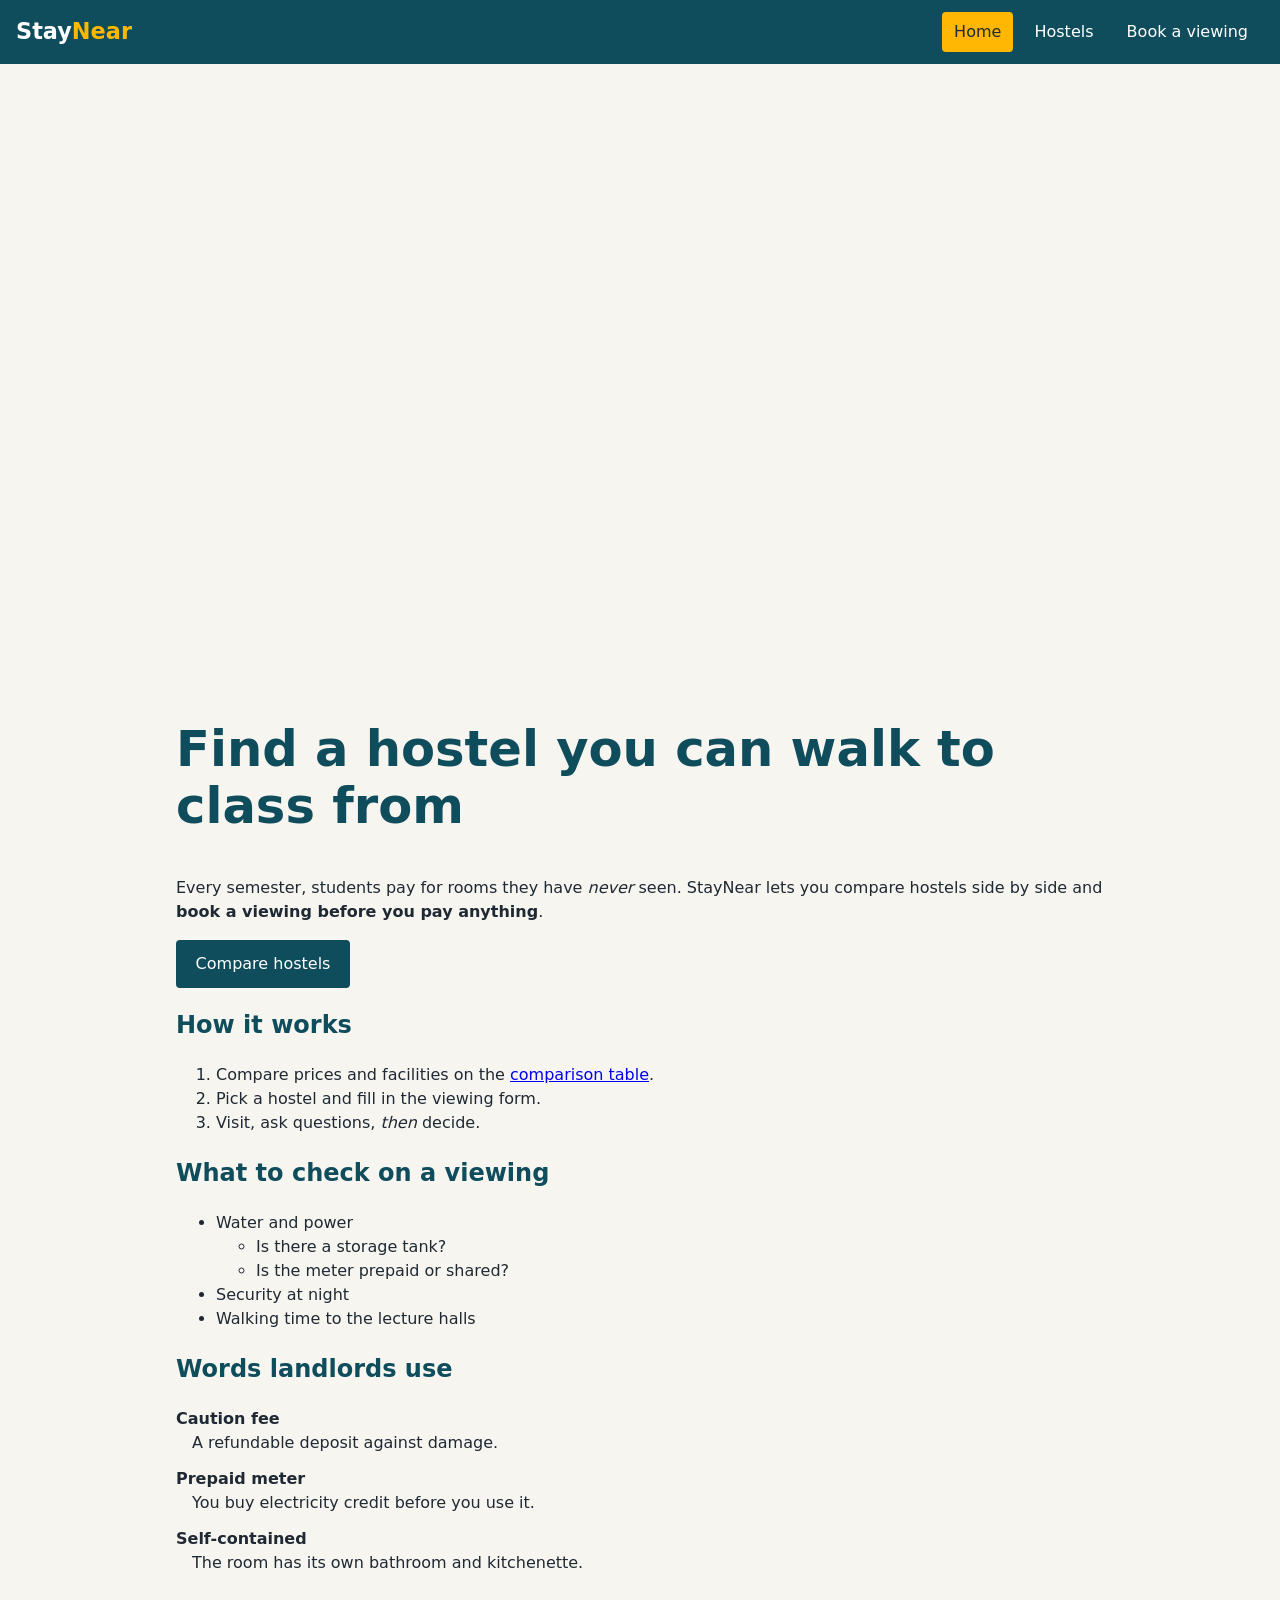
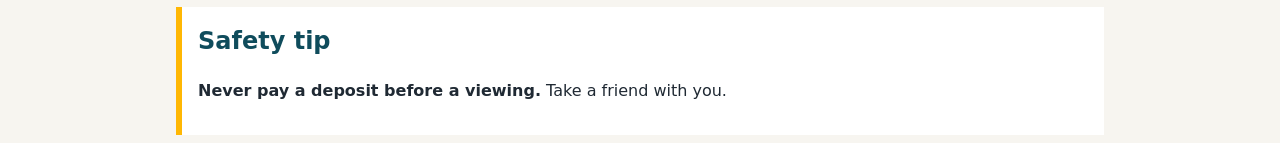
==== index.html @ d7c2fb5d "Add files via upload" ====
<!doctype html>
<html lang="en">
<head>
  <meta charset="utf-8">
  <meta name="viewport" content="width=device-width, initial-scale=1">
  <title>StayNear | Student hostels near campus</title>
  <meta name="description"
        content="Compare student hostels near campus and book a viewing.">
  <meta name="author" content="Your Name">
  <link rel="icon" href="images/favicon.svg" type="image/svg+xml">
  <link rel="stylesheet" href="styles.css">
  <script src="script.js" defer></script>
</head>
<body>
  <header class="site-header">
    <a class="brand" href="index.html">Stay<span>Near</span></a>
    <nav aria-label="Main">
      <ul class="nav-list">
        <li><a href="index.html" aria-current="page">Home</a></li>
        <li><a href="hostels.html">Hostels</a></li>
        <li><a href="book.html">Book a viewing</a></li>
      </ul>
    </nav>
  </header>

  <main>
    <section class="hero">
      <picture>
        <source media="(min-width: 40em)" srcset="images/hero-wide.svg">
        <img src="images/hero-small.svg" width="600" height="400"
             alt="Illustration of a hostel on a hill at sunrise">
      </picture>
      <h1>Find a hostel you can walk to class from</h1>
      <p>
        Every semester, students pay for rooms they have <em>never</em>
        seen. StayNear lets you compare hostels side by side and
        <strong>book a viewing before you pay anything</strong>.
      </p>
      <p><a class="button" href="hostels.html">Compare hostels</a></p>
    </section>

    <section id="how">
      <h2>How it works</h2>
      <ol>
        <li>Compare prices and facilities on the
            <a href="hostels.html#compare">comparison table</a>.</li>
        <li>Pick a hostel and fill in the viewing form.</li>
        <li>Visit, ask questions, <em>then</em> decide.</li>
      </ol>
    </section>

    <section id="checklist">
      <h2>What to check on a viewing</h2>
      <ul>
        <li>Water and power
          <ul>
            <li>Is there a storage tank?</li>
            <li>Is the meter prepaid or shared?</li>
          </ul>
        </li>
        <li>Security at night</li>
        <li>Walking time to the lecture halls</li>
      </ul>
    </section>

    <section id="terms">
      <h2>Words landlords use</h2>
      <dl>
        <dt>Caution fee</dt>
        <dd>A refundable deposit against damage.</dd>
        <dt>Prepaid meter</dt>
        <dd>You buy electricity credit before you use it.</dd>
        <dt>Self-contained</dt>
        <dd>The room has its own bathroom and kitchenette.</dd>
      </dl>
    </section>

    <aside class="tip">
      <h2>Safety tip</h2>
      <p><strong>Never pay a deposit before a viewing.</strong>
         Take a friend with you.</p>
    </aside>
  </main>

  <footer class="site-footer">
    <p>&copy; 2026 StayNear, a class project. Hostels are fictional.</p>
    <p>
      <a href="mailto:hello@staynear.example?subject=Hostel%20question"
         >Email us</a>
      &middot; <a href="tel:+233241234567">Call 024 123 4567</a>
      &middot; <a href="#how">Back to top</a>
    </p>
  </footer>
</body>
</html>
---- styles.css ----
/* ===== 1. Reset and base (mobile first) ===== */
html {
  box-sizing: border-box;
}

*, *::before, *::after {
  box-sizing: inherit;
}

body {
  margin: 0;
  font-family: system-ui, sans-serif;
  line-height: 1.5;
  color: #1f2933;
  background-color: #f7f5f0;
}

main {
  max-width: 60rem;
  margin: 0 auto;
  padding: 1rem;
}

h1 {
  font-size: calc(1.5rem + 2vw);
  line-height: 1.15;
}

h1, h2 {
  color: #0f4c5c;
}

img {
  max-width: 100%;
  height: auto;
  display: block;
}

/* ===== 2. Header and navigation ===== */
.site-header {
  background-color: #0f4c5c;
  padding: 0.75rem 1rem;
}

.brand {
  color: white;
  font-size: 1.4rem;
  font-weight: bold;
  text-decoration: none;
}

.brand span {
  color: #ffb703;
}

.nav-list {
  list-style: none;
  margin: 0.5rem 0 0;
  padding: 0;
}

.nav-list li {
  display: inline-block;
  margin-right: 0.25rem;
}

.nav-list a {
  display: inline-block;
  padding: 0.5rem 0.75rem;
  color: white;
  text-decoration: none;
  border-radius: 4px;
}

.nav-list a:hover,
.nav-list a:focus {
  background-color: #1b6f85;
}

.nav-list a[aria-current="page"] {
  background-color: #ffb703;
  color: #1f2933;
}

/* ===== 3. Reusable pieces ===== */
.button {
  display: inline-block;
  padding: 0.6rem 1.1rem;
  border: 2px solid #0f4c5c;
  border-radius: 4px;
  background-color: #0f4c5c;
  color: white;
  font: inherit;
  text-decoration: none;
  cursor: pointer;
}

.button:hover {
  background-color: #1b6f85;
}

.button.plain {
  background-color: white;
  color: #0f4c5c;
}

.tip {
  margin: 2rem 0;
  padding: 1rem;
  border-left: 6px solid #ffb703;
  background-color: white;
}

.tip h2 {
  margin-top: 0;
}

dt {
  font-weight: bold;
  margin-top: 0.75rem;
}

dd {
  margin-left: 1rem;
}

.site-footer {
  margin-top: 2rem;
  padding: 1rem;
  background-color: #1f2933;
  color: white;
  text-align: center;
}

.site-footer a {
  color: #ffb703;
}

.is-hidden {
  display: none;
}

/* ===== 4. Hostel cards ===== */
.card {
  margin-bottom: 1rem;
  padding: 1rem;
  border: 1px solid #d9d4c7;
  border-radius: 8px;
  background-color: white;
}

.card figure {
  margin: 0;
}

.card figcaption {
  font-size: 0.85rem;
  color: #52606d;
}

.price {
  font-size: 1.4rem;
  font-weight: bold;
  margin: 0;
}

.price span {
  font-size: 0.85rem;
  font-weight: normal;
}

.budget {
  margin: 1rem 0;
  padding: 1rem;
  background-color: white;
  border: 1px solid #d9d4c7;
}

/* ===== 5. Table ===== */
.table-wrap {
  overflow-x: auto;
}

table {
  width: 100%;
  border-collapse: collapse;
  background-color: white;
}

caption {
  padding: 0.5rem;
  font-weight: bold;
  text-align: left;
}

th, td {
  padding: 0.5rem 0.75rem;
  border: 1px solid #d9d4c7;
  text-align: left;
}

thead th {
  background-color: #0f4c5c;
  color: white;
}

tbody tr:nth-child(even) {
  background-color: #f7f5f0;
}

tfoot {
  font-style: italic;
}

/* ===== 6. Form ===== */
fieldset {
  margin: 0 0 1rem;
  padding: 1rem;
  border: 1px solid #d9d4c7;
  background-color: white;
}

legend {
  padding: 0 0.5rem;
  font-weight: bold;
  color: #0f4c5c;
}

label {
  display: block;
  margin-top: 0.75rem;
}

input[type="text"], input[type="email"], input[type="tel"],
input[type="number"], input[type="date"], input[type="time"],
select, textarea {
  display: block;
  width: 100%;
  max-width: 24rem;
  padding: 0.5rem;
  border: 2px solid #9aa5b1;
  border-radius: 4px;
  font: inherit;
}

input:user-invalid, textarea:user-invalid {
  border-color: #c1121f;
}

input:user-valid {
  border-color: #2a9d8f;
}

.req {
  color: #c1121f;
}

.estimate {
  font-size: 1.25rem;
  font-weight: bold;
}

dialog {
  width: 90%;
  max-width: 28rem;
  border: 0;
  border-radius: 8px;
  padding: 1.5rem;
}

dialog::backdrop {
  background-color: rgb(0 0 0 / 0.5);
}

/* ===== 7. Wider screens ===== */
@media (min-width: 40em) {
  .site-header {
    display: flex;
    justify-content: space-between;
    align-items: center;
  }

  .nav-list {
    margin-top: 0;
  }

  .cards {
    display: flex;
    gap: 1rem;
  }

  .card {
    flex: 1;
  }
}

/* ===== 8. Print ===== */
@media print {
  .site-header, .site-footer, #print-btn {
    display: none;
  }
}
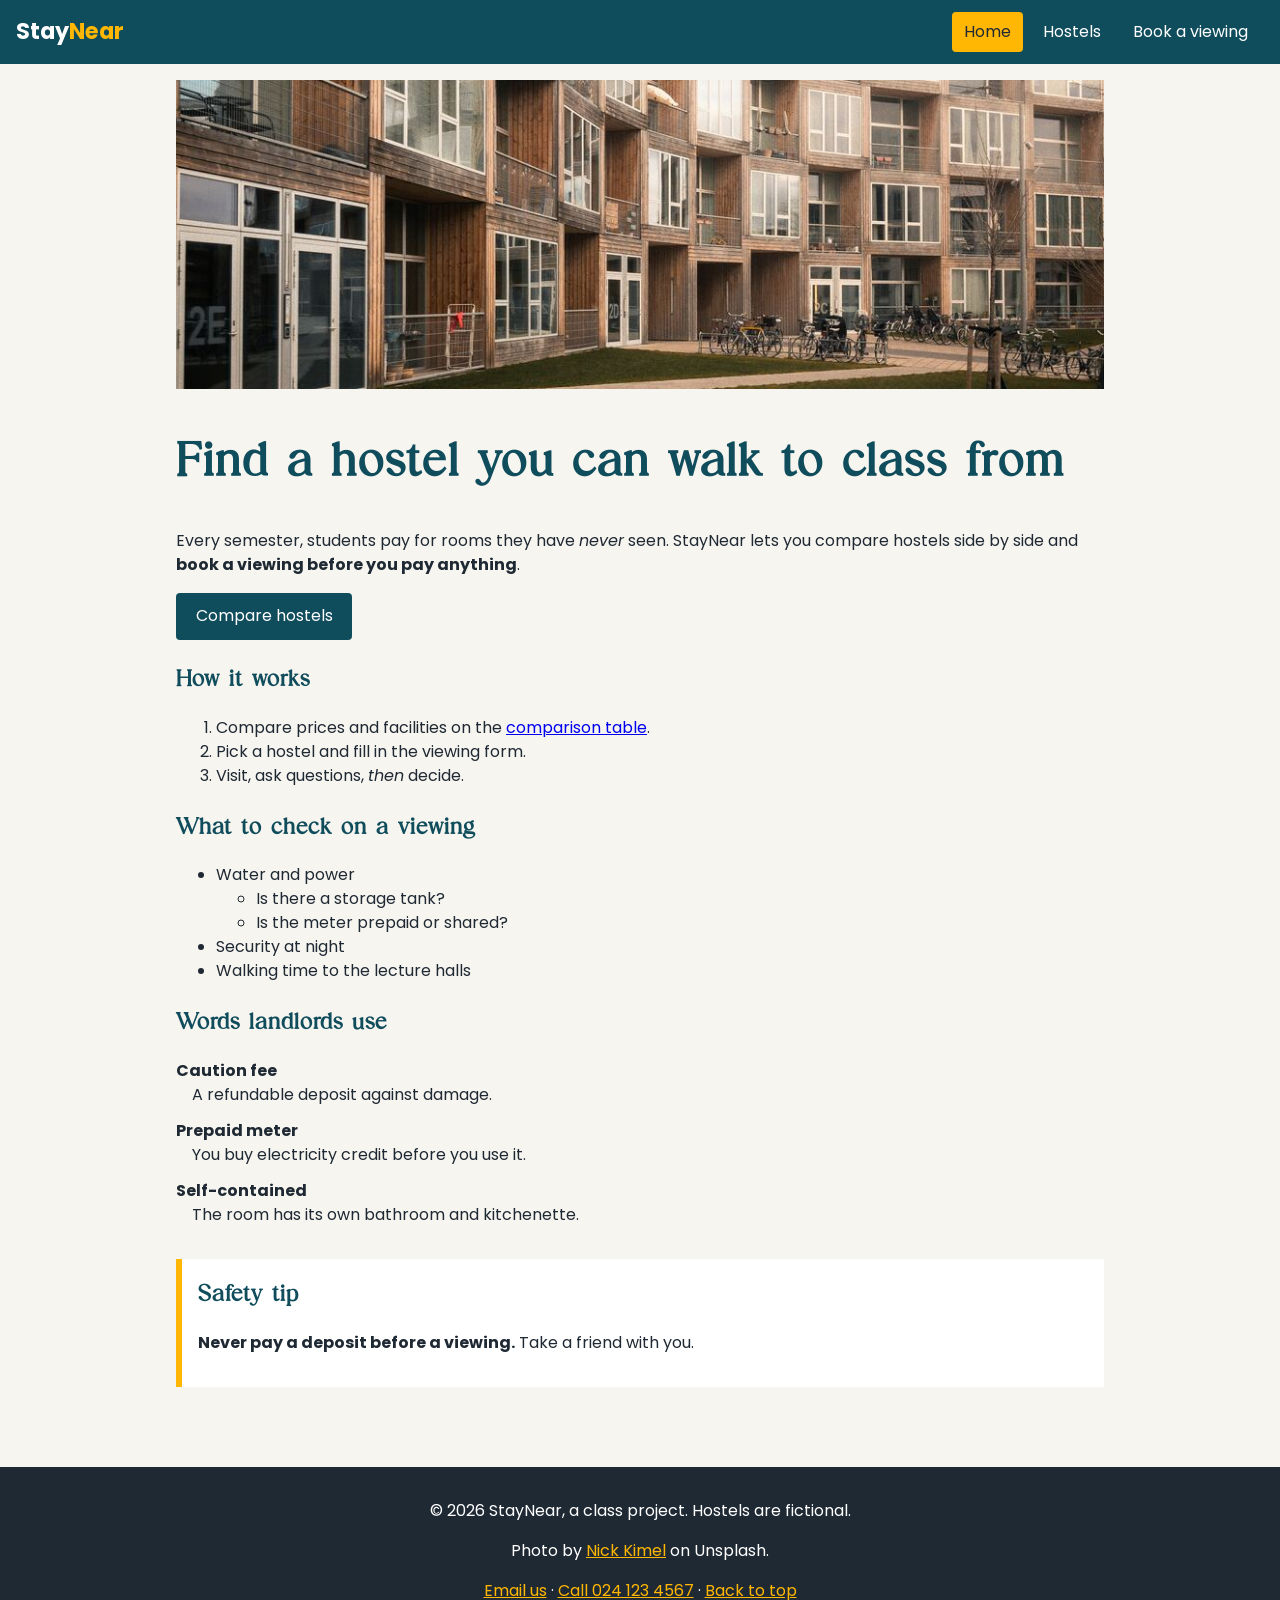
==== commit 29d7bb42: "Made changes to the fonts and also changed the images" ====
--- a/index.html
+++ b/index.html
@@ -26,9 +26,13 @@
   <main>
     <section class="hero">
       <picture>
-        <source media="(min-width: 40em)" srcset="images/hero-wide.svg">
-        <img src="images/hero-small.svg" width="600" height="400"
-             alt="Illustration of a hostel on a hill at sunrise">
+        <source media="(min-width: 40em)"
+                srcset="images/photos/hero-wide-960.jpg 960w,
+                        images/photos/hero-wide-1600.jpg 1600w"
+                sizes="(min-width: 60rem) 928px, calc(100vw - 2rem)"
+                width="1600" height="533">
+        <img src="images/photos/hero-small.jpg" width="900" height="600"
+             alt="Modern student housing block with a lawn, a paved path and parked bicycles">
       </picture>
       <h1>Find a hostel you can walk to class from</h1>
       <p>
@@ -84,6 +88,9 @@
 
   <footer class="site-footer">
     <p>&copy; 2026 StayNear, a class project. Hostels are fictional.</p>
+    <p>Photo by
+      <a href="https://unsplash.com/photos/GrLnSHJT1fI">Nick Kimel</a>
+      on Unsplash.</p>
     <p>
       <a href="mailto:hello@staynear.example?subject=Hostel%20question"
          >Email us</a>
--- a/styles.css
+++ b/styles.css
@@ -1,3 +1,51 @@
+@font-face {
+  font-family: "Poppins";
+  src: url("fonts/Poppins-Regular.woff2") format("woff2");
+  font-weight: normal;
+  font-style: normal;
+  font-display: swap;
+}
+
+@font-face {
+  font-family: "Poppins";
+  src: url("fonts/Poppins-Italic.woff2") format("woff2");
+  font-weight: normal;
+  font-style: italic;
+  font-display: swap;
+}
+
+@font-face {
+  font-family: "Poppins";
+  src: url("fonts/Poppins-Bold.woff2") format("woff2");
+  font-weight: bold;
+  font-style: normal;
+  font-display: swap;
+}
+
+@font-face {
+  font-family: "Poppins";
+  src: url("fonts/Poppins-BoldItalic.woff2") format("woff2");
+  font-weight: bold;
+  font-style: italic;
+  font-display: swap;
+}
+
+@font-face {
+  font-family: "Editorial Today";
+  src: url("fonts/EditorialToday-Regular.woff2") format("woff2");
+  font-weight: normal;
+  font-style: normal;
+  font-display: swap;
+}
+
+@font-face {
+  font-family: "Editorial Today";
+  src: url("fonts/EditorialToday-Bold.woff2") format("woff2");
+  font-weight: bold;
+  font-style: normal;
+  font-display: swap;
+}
+
 /* ===== 1. Reset and base (mobile first) ===== */
 html {
   box-sizing: border-box;
@@ -9,7 +57,7 @@
 
 body {
   margin: 0;
-  font-family: system-ui, sans-serif;
+  font-family: "Poppins", system-ui, sans-serif;
   line-height: 1.5;
   color: #1f2933;
   background-color: #f7f5f0;
@@ -27,6 +75,7 @@
 }
 
 h1, h2 {
+  font-family: "Editorial Today", Georgia, serif;
   color: #0f4c5c;
 }
 
